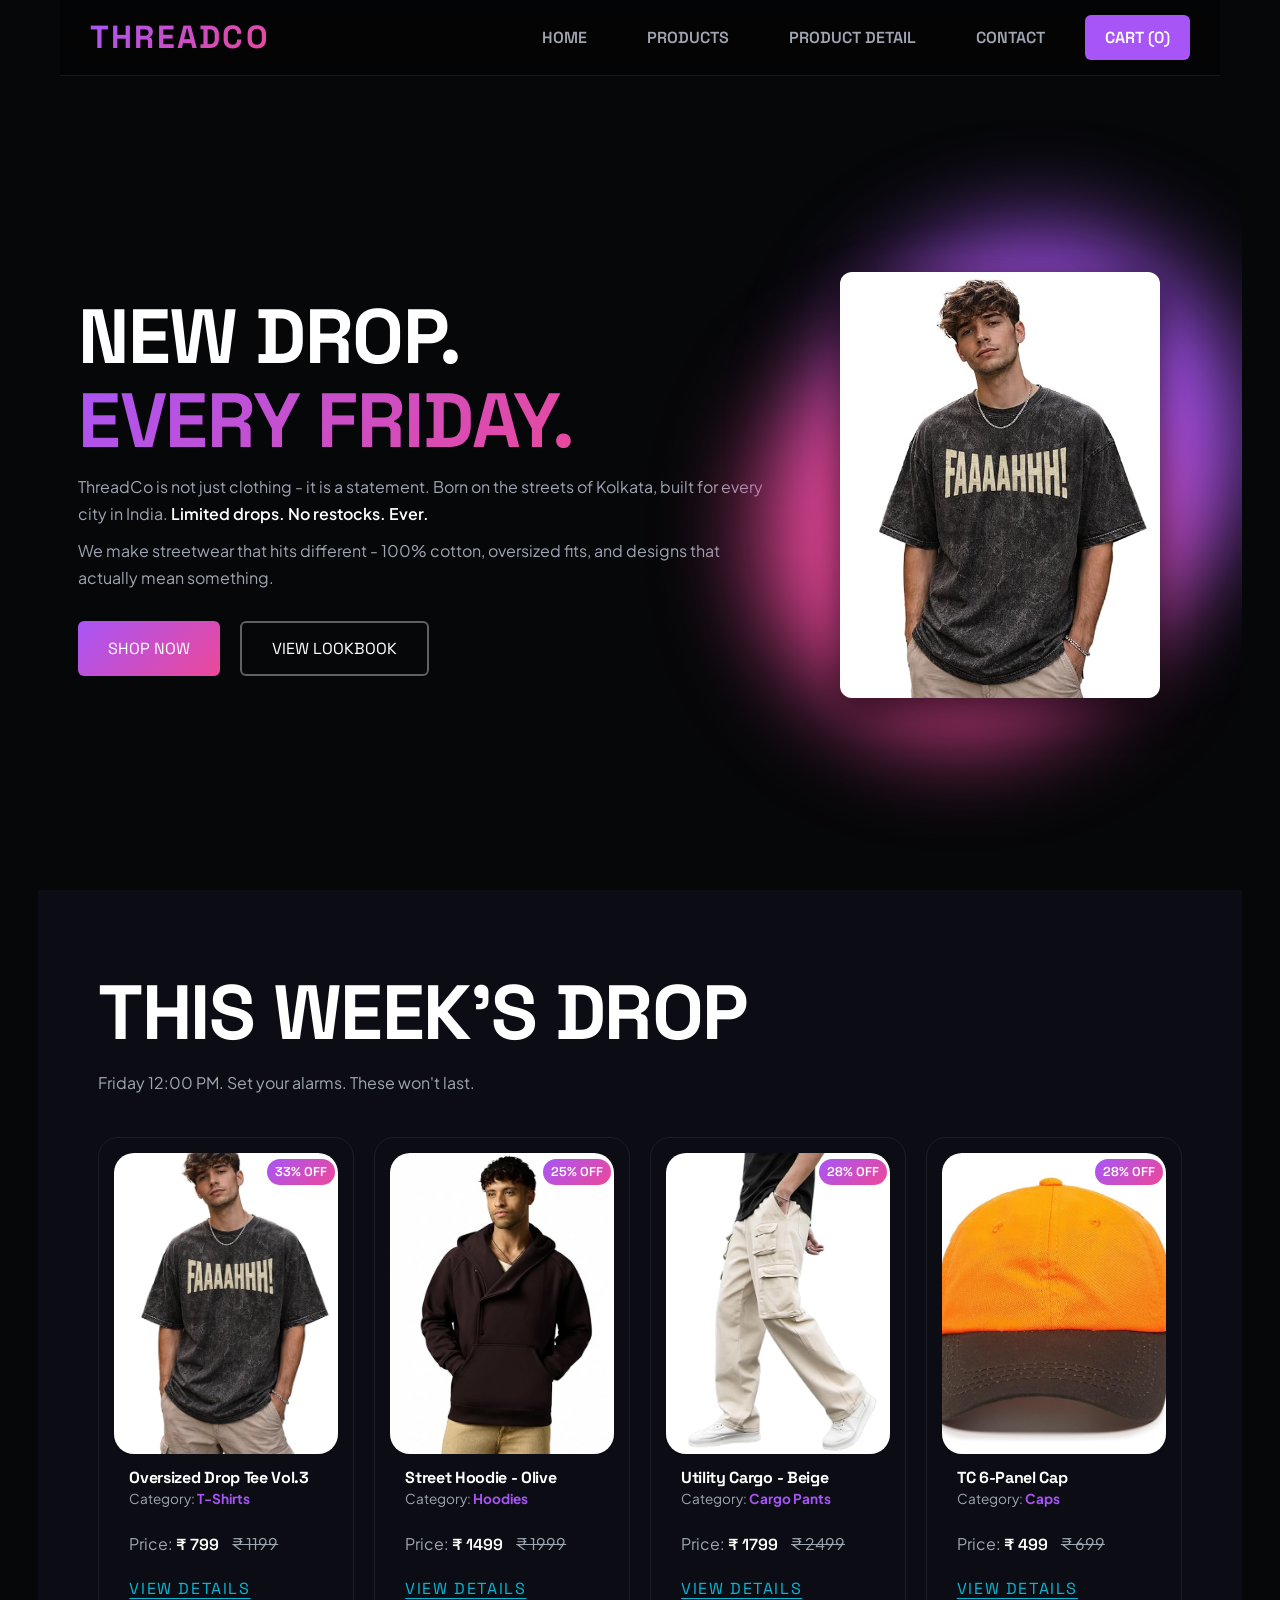
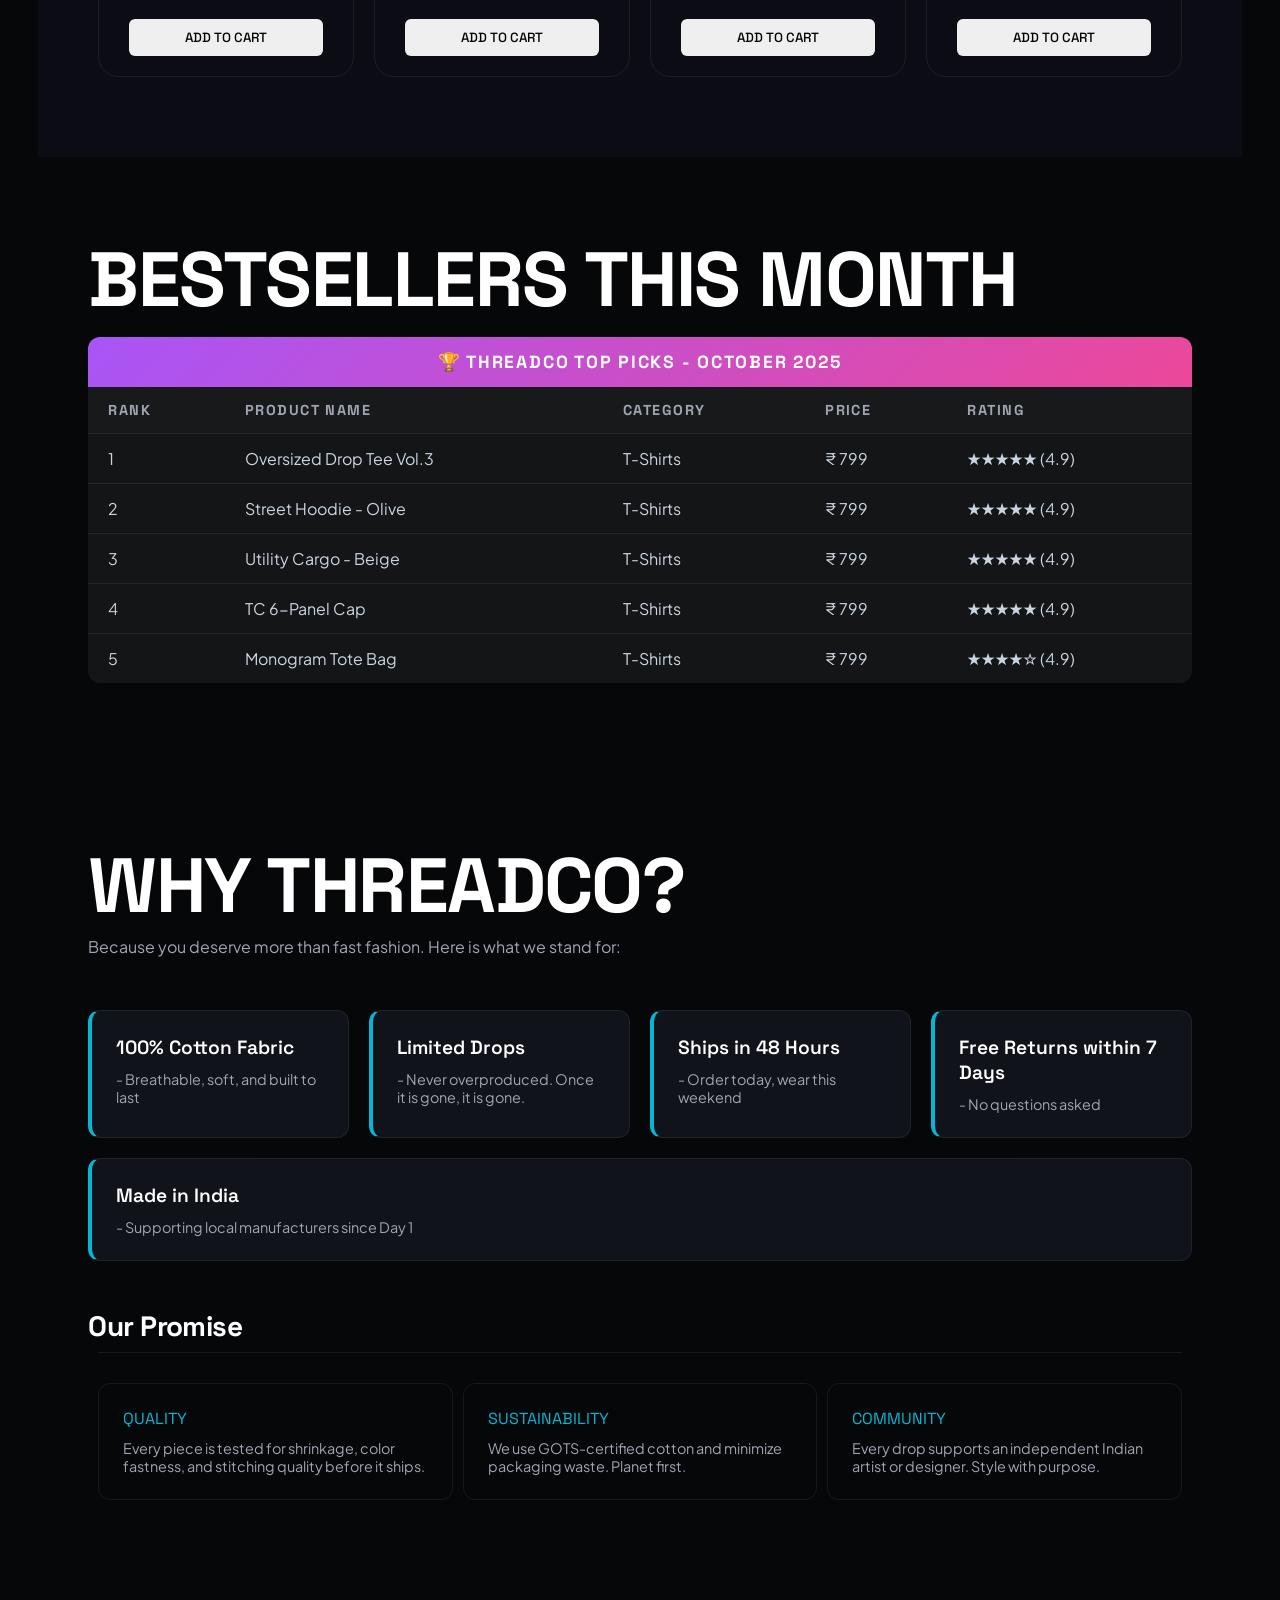
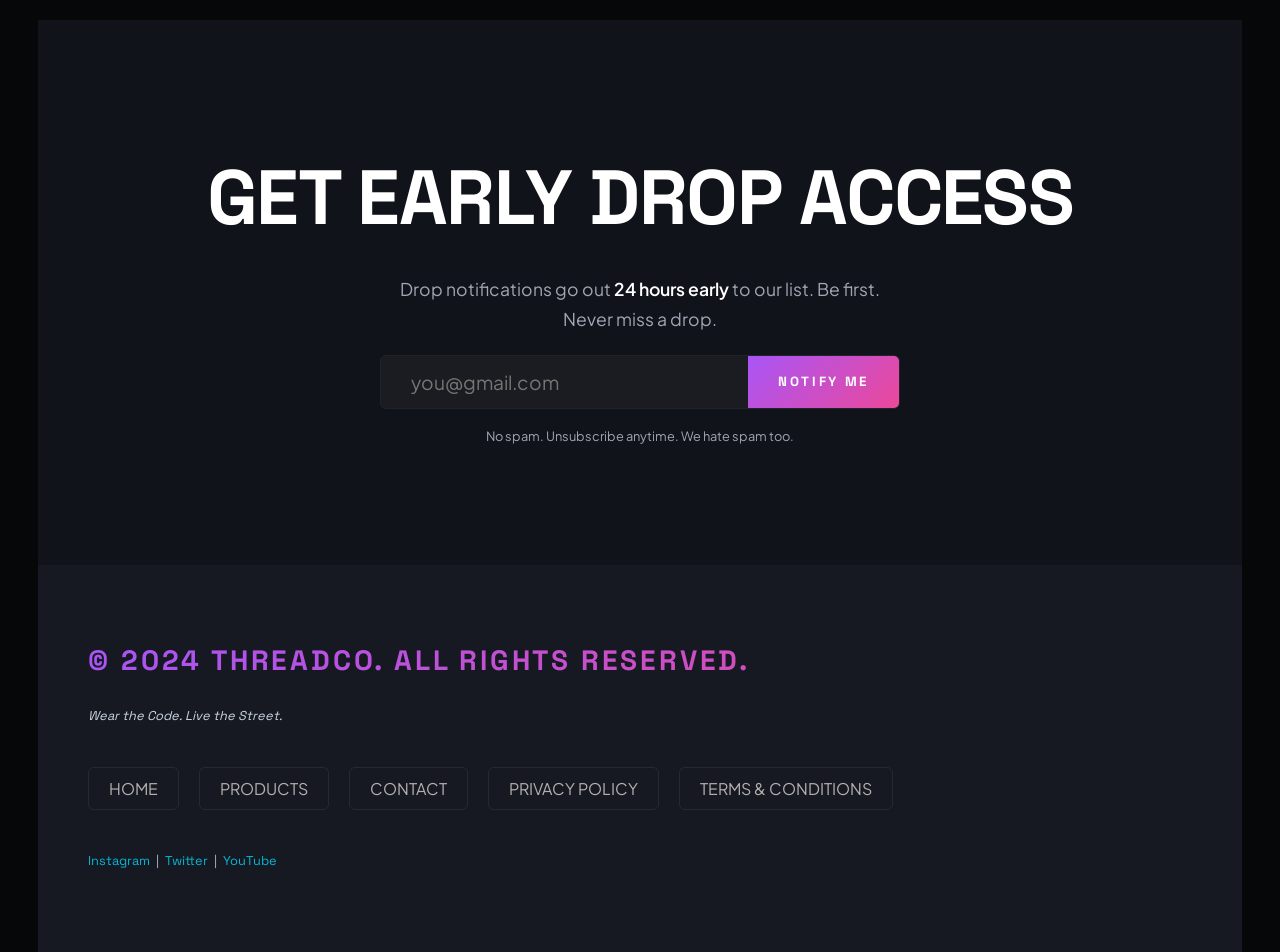
==== index.html @ 990c05d4 "Add files via upload" ====
<!DOCTYPE html>
<html lang="en">

<head>
    <meta charset="UTF-8">
    <meta name="viewport" content="width=device-width, initial-scale=1.0">
    <title>ThreadCo - Wear the Code. Live the Street.</title>
    <link rel="stylesheet" href="style.css">
</head>

<body>

    <header>
        <h1>ThreadCo</h1>
        <nav>
            <ul>
                <li><a href="index.html">Home</a></li>
                <li><a href="products.html">Products</a></li>
                <li><a href="product.html">Product Detail</a></li>
                <li><a href="contact.html">Contact</a></li>
                <li><a href="#">Cart (0)</a></li>
            </ul>
        </nav>
    </header>

    <main>
        <section id="hero">
            <div class="left-hero">
                <h2>New Drop. <br> <span id="gradient-text">Every Friday.</span></h2>
                <p>ThreadCo is not just clothing - it is a statement. Born on the streets of Kolkata, built for every city
                    in
                    India. <strong>Limited drops. No restocks. Ever.</strong></p>
                <p>We make streetwear that hits different - 100% cotton, oversized fits, and designs that actually mean
                    something.</p>
                <div id="cta">
                    <a href="products.html" class="btn1">Shop Now</a>
                    <a href="products.html" class="btn2">View Lookbook</a>
                </div>
            </div>
            <div class="right-hero">
                <div class="glow orb1"></div>
                <div class="glow orb2"></div>
                <div class="right-hero-image">
                    <img src="images/product 1.jpg" alt="">
                </div>

            </div>
        </section>


        <section id="week-drop">
            <h2>This Week's Drop</h2>
            <p>Friday 12:00 PM. Set your alarms. These won't last.</p>

            <div class="cards">
                <article>
                    <figure>
                        <img src="images/product 1.jpg" alt="ThreadCo Oversized Drop Tee Vol.3 in Black">
                        <figcaption>Oversized Drop Tee Vol.3</figcaption>
                    </figure>

                    <h3>Oversized Drop Tee Vol.3</h3>
                    <p>Category: <span>T-Shirts</span></p>
                    <p>Price: <strong>&#8377; 799</strong> <s>&#8377; 1199</s> </p>
                    <p><mark>33% OFF</mark></p>

                    <a href="product.html">View Details</a>
                    <button type="button">Add to Cart</button>

                </article>

                <article>
                    <figure>
                        <img src="images/product 2.jpg" alt="ThreadCo Street Hoodie in Olive Green">
                        <figcaption>Street Hoodie - Olive</figcaption>
                    </figure>

                    <h3>Street Hoodie - Olive</h3>
                    <p>Category: <span>Hoodies</span></p>
                    <p>Price: <strong>&#8377; 1499</strong> <s>&#8377; 1999</s></p>
                    <p><mark>25% OFF</mark></p>
                    <a href="product.html">View Details</a>
                    <button type="button">Add to Cart</button>
                </article>

                <article>
                    <figure>
                        <img src="images/product 3.jpg" alt="ThreadCo Cargo Pants in Beige">
                        <figcaption>Utility Cargo - Beige</figcaption>
                    </figure>
                    <h3>Utility Cargo - Beige</h3>
                    <p>Category: <span>Cargo Pants</span></p>
                    <p>Price: <strong>&#8377; 1799</strong> <s>&#8377; 2499</s></p>
                    <p><mark>28% OFF</mark></p>
                    <a href="product.html">View Details</a>
                    <button type="button">Add to Cart</button>

                </article>

                <article>
                    <figure>
                        <img src="images/product 4.jpg" alt="ThreadCo 6-Panel Cap in Black">
                        <figcaption>TC 6-Panel Cap</figcaption>
                    </figure>
                    <h3>TC 6-Panel Cap</h3>
                    <p>Category: <span>Caps</span></p>
                    <p>Price: <strong>&#8377; 499</strong> <s>&#8377; 699</s></p>
                    <p><mark>28% OFF</mark></p>
                    <a href="product.html">View Details</a>
                    <button type="button">Add to Cart</button>
                </article>
            </div>

        </section>

        <section class="best-sellers" id="best-sellers-month">
            <h2>Bestsellers This Month</h2>
            <div class="table-scroll">
                <table>
                    <tr>
                        <th colspan="5">&#127942; ThreadCo Top Picks - October 2025</th>
                    </tr>
                    <tr>
                        <th>Rank</th>
                        <th>Product Name</th>
                        <th>Category</th>
                        <th>Price</th>
                        <th>Rating</th>
                    </tr>
                    <tr>
                        <td>1</td>
                        <td>Oversized Drop Tee Vol.3</td>
                        <td>T-Shirts</td>
                        <td>&#8377; 799</td>
                        <td>&#9733;&#9733;&#9733;&#9733;&#9733; (4.9)</td>
                    </tr>
                    <tr>
                        <td>2</td>
                        <td>Street Hoodie - Olive</td>
                        <td>T-Shirts</td>
                        <td>&#8377; 799</td>
                        <td>&#9733;&#9733;&#9733;&#9733;&#9733; (4.9)</td>
                    </tr>
                    <tr>
                        <td>3</td>
                        <td>Utility Cargo - Beige</td>
                        <td>T-Shirts</td>
                        <td>&#8377; 799</td>
                        <td>&#9733;&#9733;&#9733;&#9733;&#9733; (4.9)</td>
                    </tr>
                    <tr nishant="hii">
                        <td>4</td>
                        <td>TC 6-Panel Cap</td>
                        <td>T-Shirts</td>
                        <td>&#8377; 799</td>
                        <td>&#9733;&#9733;&#9733;&#9733;&#9733; (4.9)</td>
                    </tr>
                    <tr>
                        <td>5</td>
                        <td>Monogram Tote Bag</td>
                        <td>T-Shirts</td>
                        <td>&#8377; 799</td>
                        <td>&#9733;&#9733;&#9733;&#9733;&#9734; (4.9)</td>
                    </tr>
                </table>
            </div>
        </section>


        <section id="why-threadco">

            <h2>Why ThreadCo?</h2>
            <p>Because you deserve more than fast fashion. Here is what we stand for:</p>
            <ul>
                <li><strong>100% Cotton Fabric </strong>- Breathable, soft, and built to last</li>
                <li><strong>Limited Drops </strong>- Never overproduced. Once it is gone, it is gone.</li>
                <li><strong>Ships in 48 Hours</strong> - Order today, wear this weekend</li>
                <li><strong>Free Returns within 7 Days </strong>- No questions asked</li>
                <li><strong>Made in India </strong>- Supporting local manufacturers since Day 1</li>
            </ul>

            <h3>Our Promise</h3>

            <dl>
                <section>
                    <dt>Quality</dt>
                    <dd>Every piece is tested for shrinkage, color fastness, and stitching quality before it ships.</dd>
                </section>
                <section>
                    <dt>Sustainability</dt>
                    <dd>We use GOTS-certified cotton and minimize packaging waste. Planet first.</dd>
                </section>
                <section>
                    <dt>Community</dt>
                    <dd>Every drop supports an independent Indian artist or designer. Style with purpose.</dd>
                </section>
            </dl>
        </section>


        <section id="get-early">
            <h2>Get Early Drop Access</h2>
            <p>Drop notifications go out <strong>24 hours early</strong> to our list. Be first. Never miss a drop.</p>
            <form action="">
                <!-- <label for="email">Your Email:</label> -->
                <input type="email" id="email" name="email" placeholder="you@gmail.com" required>
                <button type="submit">Notify Me</button>
            </form>
            <br>
            <small>No spam. Unsubscribe anytime. We hate spam too.</small>
        </section>
    </main>


    <footer id="footer">
        <h3>&copy; 2024 ThreadCo. All rights reserved.</h3>
        <p><em>Wear the Code. Live the Street.</em></p>
        <nav>
            <ul>
                <li><a href="index.html">Home</a></li>
                <li><a href="products.html">Products</a></li>
                <li><a href="contact.html">Contact</a></li>
                <li><a href="#">Privacy Policy</a></li>
                <li><a href="#">Terms &amp; Conditions</a></li>
            </ul>
        </nav>

        <p>
            <a href="https://instagram.com" target="_blank">Instagram</a>
            &nbsp;|&nbsp;
            <a href="https://twitter.com" target="_blank">Twitter</a>
            &nbsp;|&nbsp;
            <a href="https://youtube.com" target="_blank">YouTube</a>
        </p>
    </footer>

</body>

</html>
---- style.css ----
@import url('https://fonts.googleapis.com/css2?family=Plus+Jakarta+Sans:wght@300;400;500;600;700;800&family=Space+Grotesk:wght@400;500;600;700;800&display=swap');


* {
    padding: 0;
    margin: 0;
    box-sizing: border-box;
}

:root {
    /* Brand Theme Colors */
    --color-primary: #a855f7;
    --color-primary-glow: rgba(168, 85, 247, 0.25);
    --color-secondary: #ec4899;
    --color-secondary-glow: rgba(236, 72, 153, 0.25);
    --color-accent: #06b6d4;


    /* Base & Layout Backgrounds */
    --color-bg-base: #060709;
    --color-bg-section: #0c0d14;
    --color-bg-footer: #161922;
    --color-surface: #11131a;
    --color-surface-muted: #1e212f;


    /* Borders */
    --color-border: rgba(255, 255, 255, 0.07);


    /* Typography Text Colors */
    --white: #ffffff;
    --color-text-body: #cbd5e1;
    --color-text-muted: #9fa6b2;
    --font-display: 'Space Grotesk', sans-serif;
    --font-body: 'Plus Jakarta Sans', sans-serif;
    --radius-sm: 6px;
    --radius-md: 12px;
    --radius-lg: 20px;
    --shadow-sm: 0 4px 12px rgba(0, 0, 0, 0.5);
    --shadow-md: 0 12px 36px rgba(0, 0, 0, 0.7);
    --shadow-lg: 0 24px 64px rgba(0, 0, 0, 0.9);
    --gradient-accent: linear-gradient(135deg, var(--color-primary) 0%, var(--color-secondary) 100%);
    --gradient-secondary: linear-gradient(135deg, var(--color-accent) 0%, #3b82f6 100%);
}

html {
    font-size: 16px;
}

h1,
h2,
h3,
h4,
h5,
h6 {
    font-family: var(--font-display);
    font-weight: 700;
    line-height: 1.1;
    letter-spacing: -0.02em;
    color: var(--white);
}


h1 {
    font-size: clamp(2.4rem, 6vw, 5rem);
}

h2 {
    /* font-size: clamp(1.8rem, 4vw, 3rem); */
    font-size: clamp(2rem, 6vw, 5rem);
}

h3 {
    font-size: clamp(1.2rem, 2.5vw, 1.75rem);
}

h4 {
    font-size: 1.125rem;
    font-weight: 600;
}

p {
    font-size: 1rem;
    line-height: 1.7;
    color: var(--color-text-muted);
}


small {
    font-size: 0.8rem;
    color: var(--color-text-muted);
}

strong {
    color: var(--white);
    font-weight: 600;
}

em {
    color: var(--color-text-body);
}

ul {
    list-style: none;
}

a {
    /* color: inherit; */
    color: rgb(180, 175, 175);
    text-decoration: none;
}


body {
    background-color: var(--color-bg-base);
    /* padding: 0 50px; */
    padding-left: clamp(20px, 3vw, 40px);
    padding-right: clamp(20px, 3vw, 40px);
    /* padding: 0 clamp(20px, 3vw, 40px) 0 clamp(20px, 3vw, 40px); */
    opacity: 1;
    overflow-x: hidden;
}

header {
    position: fixed;
    background-color: rgba(4, 4, 4, 0.604);
    backdrop-filter: blur(10px);
    -webkit-backdrop-filter: blur(10px);
    display: flex;
    /* flex-direction: column; */
    left: 60px;
    right: 60px;
    border-bottom: 1px solid var(--color-border);
    justify-content: space-between;
    align-items: center;
    padding: 20px 30px;
    text-transform: uppercase;
    z-index: 10;
    /* flex-wrap: wrap; */

}

header nav ul {
    display: flex;
    gap: 20px;
    flex-wrap: wrap;
    justify-content: center;
}

header h1 {
    font-size: 2rem;
    letter-spacing: 0.07em;
    background: var(--gradient-accent);
    background-clip: text;
    -webkit-background-clip: text;
    color: transparent;
    -webkit-text-fill-color: transparent;
}


header nav a {
    /* display: inline-block; */
    font-family: var(--font-display);
    color: var(--color-text-muted);
    padding: 12px 20px;
    border-radius: var(--radius-sm);
    font-weight: 600;
    text-wrap: nowrap;
}

header nav a:hover {
    background-color: rgba(32, 31, 31, 0.605);
    color: var(--white);
}

header nav li:last-child a {
    background-color: var(--color-primary);
    color: var(--white);
}

header nav li:last-child a:hover {
    background-color: var(--color-secondary);
}

main {
    /* padding-top: 80px; */
    padding-top: 80px;
}

#hero {
    min-height: 90vh;
    display: flex;
    justify-content: space-between;
    align-items: center;
    padding: 50px 40px;
    gap: 30px;
    overflow: hidden;
}

.left-hero {
    display: flex;
    flex-direction: column;
    gap: 10px;
    max-width: 690px;
}

.left-hero h2 {
    /* font-size: 5rem; */
    /* font-size: clamp(2rem, 6vw, 5rem); */
    text-transform: uppercase;
}

#gradient-text {
    background: var(--gradient-accent);
    background-clip: text;
    -webkit-background-clip: text;
    color: transparent;
    -webkit-text-fill-color: transparent;
}

#hero p {
    /* font-size: 1.4rem; */
    font-size: clamp(1rem, 1vw, 1.8rem);
    font-family: var(--font-body);
}

#cta {
    display: flex;
    gap: 20px;
    margin-top: 20px;
}

#cta a {
    padding: 15px 30px;
    border-radius: var(--radius-sm);
    text-transform: uppercase;
    font-family: var(--font-display);
    font-weight: 700px;
    color: var(--white);
}

.btn1 {
    background: var(--gradient-accent);
    display: flex;
    justify-content: center;
    align-items: center;

}

.btn1:hover {
    /* background-color: var(--color-primary); */
    box-shadow: 0 8px 20px rgba(223, 71, 190, 0.506);
    background: linear-gradient(135deg, #a54ef7 0%, #f2459b 100%);
}

.btn2 {
    border: 2px solid rgba(104, 104, 104, 0.926);
}

.btn2:hover {
    background-color: rgba(255, 255, 255, 0.07);
    border-color: var(--white);
}

.right-hero {
    flex: 1;
    display: flex;
    justify-content: center;
    align-items: center;
    height: 500px;

    min-width: 220px;
    position: relative;
    object-fit: cover;
}

.right-hero-image {
    max-width: 320px;
    height: auto;
    border-radius: var(--radius-lg);
    aspect-ratio: 3/4;
    z-index: 1;
    box-shadow: var(--shadow-md);
    animation: figure-animate 3s infinite alternate;
    border-radius: var(--radius-md);
    overflow: hidden;
}

.right-hero-image img {
    max-width: 100%;
    height: auto;
    display: block;
}

@keyframes figure-animate {

    0% {
        transform: translateY(0);
    }

    100% {

        transform: translateY(-20px);
    }

}

.right-hero img:hover {
    border: 1px solid var(--color-primary);
    box-shadow: var(--shadow-lg);
}

.glow {
    width: 400px;
    height: 400px;
    border-radius: 50%;
    position: absolute;
    filter: blur(50px);
    /* opacity: .5; */

    animation: orb-animate 6s infinite 1s alternate;

}

@keyframes orb-animate {

    0% {
        opacity: 0.3;
    }

    100% {
        opacity: 0.9;
    }

}

.orb1 {
    top: 0%;
    left: 10%;
    background-color: var(--color-primary);
}

.orb2 {
    bottom: 0%;
    right: 10%;
    background-color: var(--color-secondary);
}

#week-drop {
    background-color: #0C0D14;
    padding: 80px 60px;
}

#week-drop h2 {
    text-transform: uppercase;
}

#week-drop>p {
    margin: 15px 0;
    font-family: var(--font-body);
}

.cards {
    display: flex;
    flex-wrap: wrap;
    gap: 20px;
    margin-top: 40px;
}

.cards article,
.grid article {
    flex: 1 1 26px;
    display: flex;
    flex-direction: column;
    padding: 10px;
    border-radius: var(--radius-lg);
    overflow: hidden;
    border: 1px solid var(--color-border);
    transition: all 0.5s linear 0s;
}

figure {
    /* position: relative; */
    overflow: hidden;
    aspect-ratio: 3/4;
    padding: 5px;
    border-radius: var(--radius-lg);
    overflow: hidden;
}

.grid article figure {
    aspect-ratio: 4/4;
}

figcaption {
    display: none;
}

figure img {
    width: 100%;
    height: 100%;
    object-fit: cover;
    border-radius: var(--radius-lg);
    transition: all 0.5s linear 0s;
}



article {
    position: relative;
    /* transition: all 0.5s linear 0s; */
}

article h3 {
    padding: 10px 20px 0;
    font-size: 1rem;
}

article p:first-of-type {
    padding: 0 20px;
    font-family: var(--font-body);
    font-size: 0.85rem;

}

article p span {
    color: var(--color-primary);
    font-weight: 700;
}

article p:nth-of-type(2) {
    padding: 20px 20px;
    font-family: var(--font-body);
}

article p:nth-of-type(2) strong {
    font-family: var(--font-display);
}

article p:nth-of-type(2) s {
    margin-left: 10px;
}


article p:nth-of-type(3) mark {
    background: var(--gradient-accent);
    padding: 2px 8px;
    border-radius: var(--radius-lg);
    color: var(--white);
    font-family: var(--font-display);
    font-weight: 600;
    position: absolute;
    top: 4%;
    right: 7%;
    font-size: 0.8rem;
}

article>a {
    color: var(--color-accent);
    text-decoration: underline;
    text-transform: uppercase;
    letter-spacing: 0.1em;
    font-family: var(--font-display);
    text-underline-offset: 4px;
    padding: 0px 20px 10px;
}

article>a:hover {

    color: var(--color-secondary)
}

article>button {
    margin: 10px 20px;
    padding: 10px 20px;
    border-radius: var(--radius-sm);
    border: none;
    text-transform: uppercase;
    font-family: var(--font-display);
    font-weight: 500;
}

article>button:hover {
    color: var(--white);
    background-color: var(--color-primary);
    cursor: pointer;
}

article:hover {
    border: 1px solid var(--color-primary);
    box-shadow: 0 10px 10px var(--color-primary-glow);
    transform: translateY(-10px);

}

article:hover>figure img {
    transform: scale(1.1);
}


.best-sellers {
    padding: 80px 50px;
}

.best-sellers h2 {
    text-transform: uppercase;
    margin-bottom: 15px;

}

.best-sellers table {

    width: 100%;
    /* border: 1px solid wheat; */
    border-radius: var(--radius-md);
    overflow: hidden;
    border-collapse: collapse;
}

th[colspan="5"] {
    background: var(--gradient-accent);
    padding: 14px 20px;
    font-family: var(--font-display);
    letter-spacing: 0.1em;
    text-transform: uppercase;
    font-size: 1.1rem;
    text-align: center;
    color: white;

}

th {
    padding: 14px 20px;
    text-align: left;
    background-color: rgba(255, 255, 255, 0.07);
    font-family: var(--font-display);
    text-transform: uppercase;
    color: var(--color-text-muted);
    letter-spacing: 0.1em;
    font-size: 0.9rem;
}

td {
    padding: 14px 20px;
    font-family: var(--font-body);
    color: var(--color-text-body);
    background-color: rgba(30, 30, 30, 0.605);
    border-top: 1px solid var(--color-border);
}

tr:hover>td {
    background-color: rgba(255, 255, 255, 0.07);
}

#best-sellers-month tr:hover td:first-child {
    color: var(--color-secondary);
}

#why-threadco {
    padding: 80px 50px;
    color: white;
}


#why-threadco h2 {
    text-transform: uppercase;
    margin-bottom: 6px;
}

#why-threadco p {
    font-family: var(--font-body);
    margin-bottom: 5px;
}

#why-threadco ul {
    display: flex;
    flex-wrap: wrap;
    gap: 20px;
    margin: 50px 0;
}

#why-threadco ul li {
    flex: 1 1 240px;
    background-color: var(--color-surface);
    padding: 24px;
    border-radius: var(--radius-md);
    border: 1px solid var(--color-border);
    border-left: 4px solid var(--color-accent);
    font-family: var(--font-body);
    color: var(--color-text-muted);
    font-size: 0.9rem;
}

#why-threadco ul li:hover {
    border-left: 4px solid var(--color-primary);
}

#why-threadco ul li strong {
    display: block;
    font-family: var(--font-display);
    margin-bottom: 10px;
    font-size: 1.2rem;
}


#why-threadco dl {
    margin: 10px;
    border-top: 1px solid var(--color-border);
    display: flex;
    flex-wrap: wrap;
    padding: 30px 0;
    gap: 10px;
}

#why-threadco dl section {
    flex: 1 1 270px;
    border: 1px solid var(--color-border);
    padding: 24px;
    border-radius: var(--radius-md);
}

#why-threadco dl section:hover {
    background-color: rgba(255, 255, 255, 0.07);
    border: 1px solid var(--color-primary);
}

#why-threadco dl dt {
    color: var(--color-accent);
    font-family: var(--font-display);
    margin-bottom: 10px;
    text-transform: uppercase;
}

#why-threadco dl dd {
    font-family: var(--font-body);
    color: var(--color-text-muted);
    font-size: 0.9rem;
}

#get-early {
    background-color: var(--color-surface);
    text-align: center;
    padding: 120px 30px;
}

#get-early h2 {
    text-transform: uppercase;
    padding: 15px 0;
}

#get-early p {
    font-family: var(--font-body);
    padding: 20px 0;
    font-size: 1.1rem;
    max-width: 520px;
    margin: auto;
}

/* #get-early  form label{
    display: none;
} */

#get-early form {
    display: flex;
    /* justify-content: center; */
    margin: auto;
    border: 1px solid var(--color-border);
    border-radius: var(--radius-sm);
    max-width: 520px;
    overflow: hidden;
}


#get-early input[type="email"] {
    flex: 1;
    padding: 14px 30px;
    background: transparent;
    border: none;
    outline: none;
    color: white;
    font-family: var(--font-body);
    font-size: 1.2rem;
    background-color: rgba(50, 50, 50, 0.305);
}

#get-early input[type="email"]::placeholder {
    font-size: 1.2rem;
}

#get-early form button {
    font-family: var(--font-display);
    letter-spacing: .2em;
    background: var(--gradient-accent);
    text-transform: uppercase;
    padding: 14px 30px;
    border: none;
    color: white;
    font-weight: 700;
}

#get-early small {
    font-family: var(--font-body);
}

#footer {
    background-color: var(--color-bg-footer);
    padding: 80px 50px;

}

#footer {
    background-color: var(--color-bg-footer);
    padding: 80px 50px;

}

#footer h3 {

    text-transform: uppercase;
    background: var(--gradient-accent);
    background-clip: text;
    -webkit-background-clip: text;
    color: transparent;
    -webkit-text-fill-color: transparent;

    letter-spacing: .1em;

    margin-bottom: 10px;

}

#footer p {
    font-size: 1.2rem;
    font-family: var(--font-display);
}

#footer nav ul {
    display: flex;
    gap: 20px;
    margin: 40px 0;
    flex-wrap: wrap;
}

#footer nav ul li {
    border: 1px solid var(--color-border);
    border-radius: var(--radius-sm);
    padding: 10px 20px;
    text-transform: uppercase;
    font-family: var(--font-body);
}

#footer nav ul li:hover {
    border: 1px solid var(--color-primary);
}

#footer p {
    margin-top: 30px;
    font-size: .8rem;
}

#footer p a {
    color: var(--color-accent);
}

#footer p a:hover {
    color: var(--color-secondary);
}


/* products.html */

#catalogue {
    padding: 120px 48px;
}

#catalogue h2 {
    text-transform: uppercase;
    /* font-size: 4rem; */
    padding-bottom: 20px;
}

#catalogue p {

    font-family: var(--font-body);
    font-size: 1.1rem;
}

#product-layout {
    /* sidebar + products (heading + grid) */
    display: grid;
    grid-template-columns: 280px 1fr;
    gap: 30px;
    background-color: var(--color-bg-section);
    padding: 60px;
    position: relative;
    align-items: start;
}

#sidebar {
    background-color: #171822;
    border-radius: var(--radius-md);
    padding: 20px;
    position: sticky;
    top: 100px;
    height: auto;
}

#sidebar h2 {
    text-transform: uppercase;
    color: var(--color-primary);
    font-size: 0.8rem;
    letter-spacing: .2em;
    /* text-decoration: underline;

    text-underline-offset: 5px; */
    padding-bottom: 10px;

}

#sidebar hr {
    opacity: 0.1;
    height: 0.5px;

}

#sidebar h3 {

    padding-top: 30px;
    padding-bottom: 20px;
    text-transform: uppercase;
    font-size: 0.8rem;
    letter-spacing: .1em;

}

#sidebar ul {
    display: flex;
    flex-direction: column;
    gap: 10px;
    color: var(--color-text-muted);
    font-family: var(--font-body);
}


#sidebar ul li {
    display: flex;
    gap: 10px;

}


#sidebar input[type="checkbox"] {
    /* background: transparent; */
    accent-color: var(--color-primary);
    width: 18px;
    height: 18px;
    cursor: pointer;
}

#sidebar label {
    cursor: pointer;
    color: var(--color-text-muted);
    font-family: var(--font-body);
}


#sidebar input[type="number"] {
    width: 100%;
    margin: 10px 0;
    padding: 8px 10px;
    background-color: rgba(0, 0, 0, 0.9);
    border: 1px solid var(--color-border);
    border-radius: var(--radius-sm);
    outline: none;
    color: white;
    font-size: 0.9rem;

}

#sidebar input[type="number"]:focus {
    border-color: var(--color-primary);
}

#sidebar select {
    width: 100%;
    margin: 10px 0;
    padding: 8px 10px;
    background-color: rgba(0, 0, 0, 0.9);
    border: 1px solid var(--color-border);
    border-radius: var(--radius-sm);
    outline: none;
    color: white;
    font-size: 0.9rem;
}


#sidebar button {
    width: 100%;
    margin: 10px 0;
    padding: 8px 10px;
    border: 1px solid var(--color-border);
    font-size: 1rem;
    font-family: var(--font-display);
    text-transform: uppercase;
    border-radius: var(--radius-sm);
    font-weight: 600;
    cursor: pointer;
}

#sidebar button:nth-of-type(2) {
    background-color: transparent;
    color: var(--color-text-muted);
}

#products h2 {
    text-transform: uppercase;
    color: var(--color-text-muted);
    /* font-size: 1.3rem; */
    padding-bottom: 20px;
}

.grid {
    display: grid;
    grid-template-columns: repeat(auto-fill, minmax(240px, 1fr));
    gap: 20px;
}

.compare-best-sellers p {
    font-size: 1rem;
    font-family: var(--font-body);
    margin-bottom: 10px;
}

.compare-best-sellers table tr:first-child th {
    background-color: black;
    text-align: center;
    color: var(--white);
}

.compare-best-sellers table tr th,
.compare-best-sellers table tr td {
    border: none;
    /* border-collapse: collapse; */
}

.compare-best-sellers table tr:nth-of-type(2) th {
    color: var(--white);
}

.compare-best-sellers table tr th {
    color: var(--color-accent);
}

.compare-best-sellers table tr {
    border: 1px solid var(--color-border);
}

/* product.html */

nav[aria-label="breadcrumb"] {
    display: inline-block;
    padding: 15px 30px;
    color: var(--color-text-muted);
    font-family: var(--font-body);
    font-size: .8rem;
}

nav[aria-label="breadcrumb"] a {
    display: inline-block;
    padding: 0 3px;
    color: var(--color-primary);
}

nav[aria-label="breadcrumb"] a:hover {
    color: var(--color-secondary);
}

#product-detail {
    display: flex;
    padding: 40px 30px;
    flex-wrap: wrap;
    justify-content: center;
    gap: 40px;

}

#product-detail figure {
    flex: 0 0 50%;
}

#product-detail div {
    flex: 1;
}

.product-detail-left h2 {
    text-transform: uppercase;
    margin-bottom: 20px;
}

.product-detail-left p {
    font-family: var(--font-body);
    font-size: 1.05rem;
    margin-bottom: 40px;
}

.product-detail-left mark {
    background: var(--gradient-accent);
    padding: 8px 16px;
    border-radius: var(--radius-lg);
    color: var(--white);
    font-family: var(--font-display);
    font-weight: 600;
    top: 4%;
    right: 7%;
    font-size: 0.8rem;
}

.product-detail-left p:nth-of-type(2) {
    display: flex;
    align-items: center;
    gap: 15px;
    margin-bottom: 10px;

}

.product-detail-left p:nth-of-type(2) strong {
    font-size: 2.5rem;
    font-family: var(--font-display);

}

.product-detail-left label {
    display: block;
    color: white;
    text-transform: uppercase;
    font-family: var(--font-display);
    letter-spacing: 0.1em;
    font-size: 0.9rem;
}

.product-detail-left input[type="number"],
.product-detail-left select {

    background-color: rgba(255, 255, 255, 0.07);
    border: 1px solid var(--color-border);
    outline: none;
    padding: 10px 20px;
    margin: 10px 0;
    width: 100%;
    max-width: 300px;
    color: white;
    border-radius: var(--radius-sm);

}

.product-detail-left input[type="number"]:focus,
.product-detail-left select:focus {

    border-color: var(--color-primary);

}


.product-detail-left a {
    margin-left: 10px;
    font-family: var(--font-body);
    text-decoration: underline;
    color: var(--color-accent);
    font-size: 0.9rem;
    text-underline-offset: 4px;
}

.product-detail-btns {
    display: flex;
    gap: 10px;

}

.product-detail-btns button {
    flex: 1;
    padding: 10px;
    font-size: 1.1rem;
    text-transform: uppercase;
    font-family: var(--font-display);
    border: none;
    border-radius: var(--radius-sm);
    color: white;
    font-weight: 500;
}

.product-detail-btns button:first-child {
    flex: 1.5;
    background: var(--gradient-accent);
}

.product-detail-btns button:nth-of-type(2) {
    background-color: transparent;
    border: 1px solid white;
}

.product-detail-btns button:nth-of-type(2):hover {
    background-color: white;
    color: black;
}

.product-detail-left ul {
    color: white;
    display: flex;
    flex-direction: column;
    gap: 10px;
    padding: 30px;
    border: 1px solid var(--color-border);
    border-left: 3px solid var(--color-accent);
    background-color: var(--color-surface);
    border-radius: var(--radius-md);
}

.product-detail-left ul li {
    color: var(--color-text-muted);
    font-family: var(--font-body);
}


#size-chart {
    padding: 70px;
    background-color: var(--color-bg-section);
}

#size-chart h2 {
    text-transform: uppercase;
    margin: 10px 0;
}

#size-chart p {
    font-family: var(--font-body);
}

#size-chart caption {
    color: var(--color-text-muted);
    margin-top: 30px;
    margin-bottom: 10px;
    font-family: var(--font-body);
    font-size: 0.9rem;
}

#size-chart table tr:first-child th {
    background-color: black;
    color: white;
    text-align: center;
}

#size-chart table tr:nth-of-type(2) th {
    color: white;
}


#size-chart table tr th,
#size-chart table tr td {
    background-color: #11141B;
}

#size-chart table tr:hover th,
#size-chart table tr:hover td {
    background-color: #11141b81;
}

#product-details {
    color: white;
    padding: 80px 40px;

}

#product-details dl {
    display: flex;
    flex-direction: column;
    gap: 10px;
    flex-wrap: wrap;
}

#product-details dl div {
    display: flex;
    border-top: 1px solid var(--color-border);
    width: 100%;
    max-width: 800px;
    gap: 10px;
    padding: 8px 0;
    margin-top: 10px;
    align-items: center;
    flex-wrap: wrap;
}

#product-details dl div dt {
    flex: 1 1 100px;
    color: var(--color-text-muted);
    font-family: var(--font-display);
}

#product-details dl div dd {
    flex: 2;
    font-family: var(--font-body);
}

.customer-reviews {
    background-color: var(--color-bg-section);
    padding: 80px 40px;
}

.customer-reviews h2 {
    text-transform: uppercase;
    padding: 10px 0;
}

.customer-reviews p {
    font-family: var(--font-body);
    color: white;
    font-size: 1.1rem;
}

.customer-reviews-details {
    display: flex;
    gap: 20px;
    margin: 20px 0;
    flex-wrap: wrap;
}

.customer-reviews-details article {
    flex: 1;
    border-radius: var(--radius-sm);
    border: 1px solid var(--color-border);
    background-color: var(--color-surface);
    padding: 30px;
}


.customer-reviews-details article p:first-of-type {
    color: #F59E0D;
}

.might-also-like {
    padding: 40px 30px;
}

.might-also-like h3 {
    padding: 30px 0;
}


.also-like-items {
    display: flex;
    gap: 20px;
    flex-wrap: wrap;
}

.also-like-items article {
    flex: 1;
    border: 1px solid var(--color-border);
    padding: 10px;
    border-radius: var(--radius-lg);
    background-color: var(--color-surface);
}

.also-like-items article figure {
    aspect-ratio: 1;
}



/* contact.html page */

.get-in-touch {
    padding: 140px 70px;
}

.get-in-touch h2 {
    /* font-size: 4.5rem; */
    text-transform: uppercase;
}

.get-in-touch p {
    padding-top: 10px;
    font-family: var(--font-body);
}

.details {
    background-color: var(--color-bg-section);
    display: flex;
    padding: 100px 70px;
    gap: 70px;
    align-items: flex-start;
}

.send-us-message {
    flex: 1;
    padding-top: 80px;
}

.our-details {
    flex: 0 0 360px;
}

.send-us-message h2,
.our-details h2 {
    /* font-size: 1.5rem; */
    text-transform: uppercase;
}

.send-us-message fieldset {
    background-color: var(--color-surface);
    border-radius: var(--radius-md);
    border: 1px solid var(--color-border);
    margin-top: 20px;
    padding: 30px;
}

.send-us-message legend {
    color: var(--color-primary);
    text-transform: uppercase;
    font-family: var(--font-display);
    font-weight: 500;
    font-size: 0.8rem;
}

.send-us-message label {
    display: block;
    color: var(--white);
    text-transform: uppercase;
    font-family: var(--font-display);
    font-size: 0.8rem;
    padding: 20px 0 10px;
}

.send-us-message input[type="email"],
.send-us-message input[type="text"],
.send-us-message input[type="tel"],
.send-us-message select,
.send-us-message textarea {
    width: 100%;
    border-radius: var(--radius-sm);
    border: 1px solid var(--color-border);
    background-color: rgba(0, 0, 0, 0.5);
    padding: 20px 10px;
    font-size: 0.9rem;
    color: white;
    outline: none;
}

.send-us-message input:focus,
.send-us-message select:focus,
.send-us-message textarea:focus {
    border-color: var(--color-primary);
}

.send-us-message small {
    display: block;
    font-family: var(--font-body);
    padding-top: 5px;
}

.consent {
    display: flex;
    align-items: center;
    gap: 10px;
    margin: 20px 0;
}

.consent input {
    width: 20px;
    height: 20px;
    accent-color: var(--color-primary);
}

.consent label {
    padding: 0;
}

.send-us-message input::placeholder,
.send-us-message select::placeholder,
.send-us-message textarea::placeholder {
    font-family: var(--font-body);
}

.contact-btns {
    display: flex;
    margin: 40px 0;
    gap: 10px;
}

.contact-btns button {
    padding: 10px 20px;
    border-radius: var(--radius-sm);
    outline: none;
    border: 1px solid var(--color-border);
    font-family: var(--font-display);
    text-transform: uppercase;
    font-weight: 500;

}

.contact-btns button:first-child {

    background: var(--gradient-accent);
    color: white;
    border: none;
}

.contact-btns button:last-child {

    color: var(--color-text-muted);
    background: none;
}

.send-us-message input[type="file"] {
    color: var(--color-text-muted);
}

.our-details {
    position: sticky;
    top: 100px;
}

.our-details address {
    background-color: var(--color-surface);
    padding: 40px;
    border: 1px solid var(--color-border);
    border-left: 3px solid var(--color-primary);
    color: white;
    margin: 30px 0;
    border-radius: var(--radius-md);
    font-style: normal;
    font-family: var(--font-body);
    color: var(--color-text-muted);

}

.our-details address strong {
    font-size: 1.3rem;
    font-family: var(--font-display);
    margin-bottom: 20px;
    display: inline-block;
}

.our-details address a {
    color: var(--color-accent);
    text-decoration: underline;
    text-underline-offset: 5px;
    margin-bottom: 10px;
    display: inline-block;
}

.our-details address a:hover {
    color: var(--color-secondary);
}

.our-details div:first-of-type {
    margin-top: 50px;
    margin-bottom: 30px;
}

.our-details div:first-of-type h3,
.our-details div:last-of-type h3 {
    font-size: 0.8rem;
    padding-bottom: 7px;
    color: var(--color-text-muted);
    letter-spacing: .1em;
    text-transform: uppercase;
}

.our-details div:first-of-type table {
    border-collapse: collapse;
    border-radius: var(--radius-md);
    overflow: hidden;
}

.our-details div:last-of-type ul {
    display: flex;
    flex-direction: column;
    gap: 10px;
}


.our-details div:last-of-type ul li {
    border: 1px solid var(--color-border);
    border-radius: var(--radius-sm);
    padding: 15px 25px;
    font-family: var(--font-body);
    background-color: var(--color-surface);
}

.our-details div:last-of-type ul li:hover {
    color: var(--white);
    border-color: var(--color-primary);
}

.common-questions {
    padding: 80px 40px;
    color: white;

}

.common-questions h2 {
    text-transform: uppercase;

}

.common-questions p {
    font-family: var(--font-body);

}

.common-questions details {
    font-family: var(--font-body);
    border-top: 1px solid var(--color-border);
    padding: 30px 0;
    list-style: none;
}

.common-questions details:last-of-type {
    border-bottom: 1px solid var(--color-border);
}

.common-questions summary {
    list-style: none;
    display: flex;
    justify-content: space-between;
    align-items: center;
    font-family: var(--font-display);
    font-weight: 500;
}

.common-questions summary::after {
    content: "+";
    font-size: 2rem;
    font-weight: 500;
    transition: all 0.1s linear;
}

.common-questions details[open] {
    color: var(--color-primary);
}

.common-questions details[open] summary::after {
    color: var(--color-secondary);
    transform: rotate(45deg);
}

.common-questions p {
    padding-top: 30px;
    width: 100%;
    max-width: 900px;
}



@media (max-width: 1200px) {

    header {

        left: 0px;
        right: 0px;

    }

    #hero {
        flex-direction: column;
        text-align: center;
    }

    .left-hero {
        justify-content: center;
        align-items: center;
    }
}

@media (max-width: 992px) {
    header {
        flex-direction: column;
        gap: 10px;
    }

    header nav a {
        padding: 6px 10px;
        font-size: 0.9rem;
    }

    nav[aria-label="breadcrumb"] {
        margin-top: 20px;
    }
}


@media (max-width: 768px) {

    header {
        position: static;

    }

    main {
        padding-top: 0;
    }


    .best-sellers,
    #size-chart {
        padding: 60px 10px;

    }


    .table-scroll {
        overflow-x: auto;

        /* scrollbar-width: none; */

    }


    #product-layout {
        display: flex;
        flex-direction: column;
        padding: 20px 10px;
    }

    #sidebar {
        position: static;
        width: 100%;
    }


    .customer-reviews {
        padding: 60px 10px;
    }

    .customer-reviews p {
        font-size: 0.9rem;
    }

    .get-in-touch {
        padding: 70px 30px;
    }


    .details {
        flex-direction: column;
        padding: 20px;
        gap: 70px;
    }


    .details section {
        flex: 1;
    }

    .our-details {
        position: static;
        width: 100%;
    }

    table {
        min-width: 400px;
        width: 100%;
    }

    .send-us-message fieldset {
        margin-top: 10px;
        padding: 15px;
    }

    .send-us-message {
        flex: 1;
        padding-top: 40px;
    }


    .contact-btns {
        flex-direction: column;
    }

    .contact-btns button {
        flex: 1;
    }

    nav[aria-label="breadcrumb"] {
        margin-top: 5px;
    }

    .customer-reviews-details {
        flex-direction: column;
    }

    .also-like-items {
        flex-direction: column;
    }


}

@media (max-width : 480px) {

    header {
        padding: 20px 15px;
    }

    #cta {
        flex-direction: column;
    }

    #get-early form {
        flex-direction: column;

    }

    #week-drop {
        padding: 40px 10px;
    }

    body {
        padding: 0;
    }

}
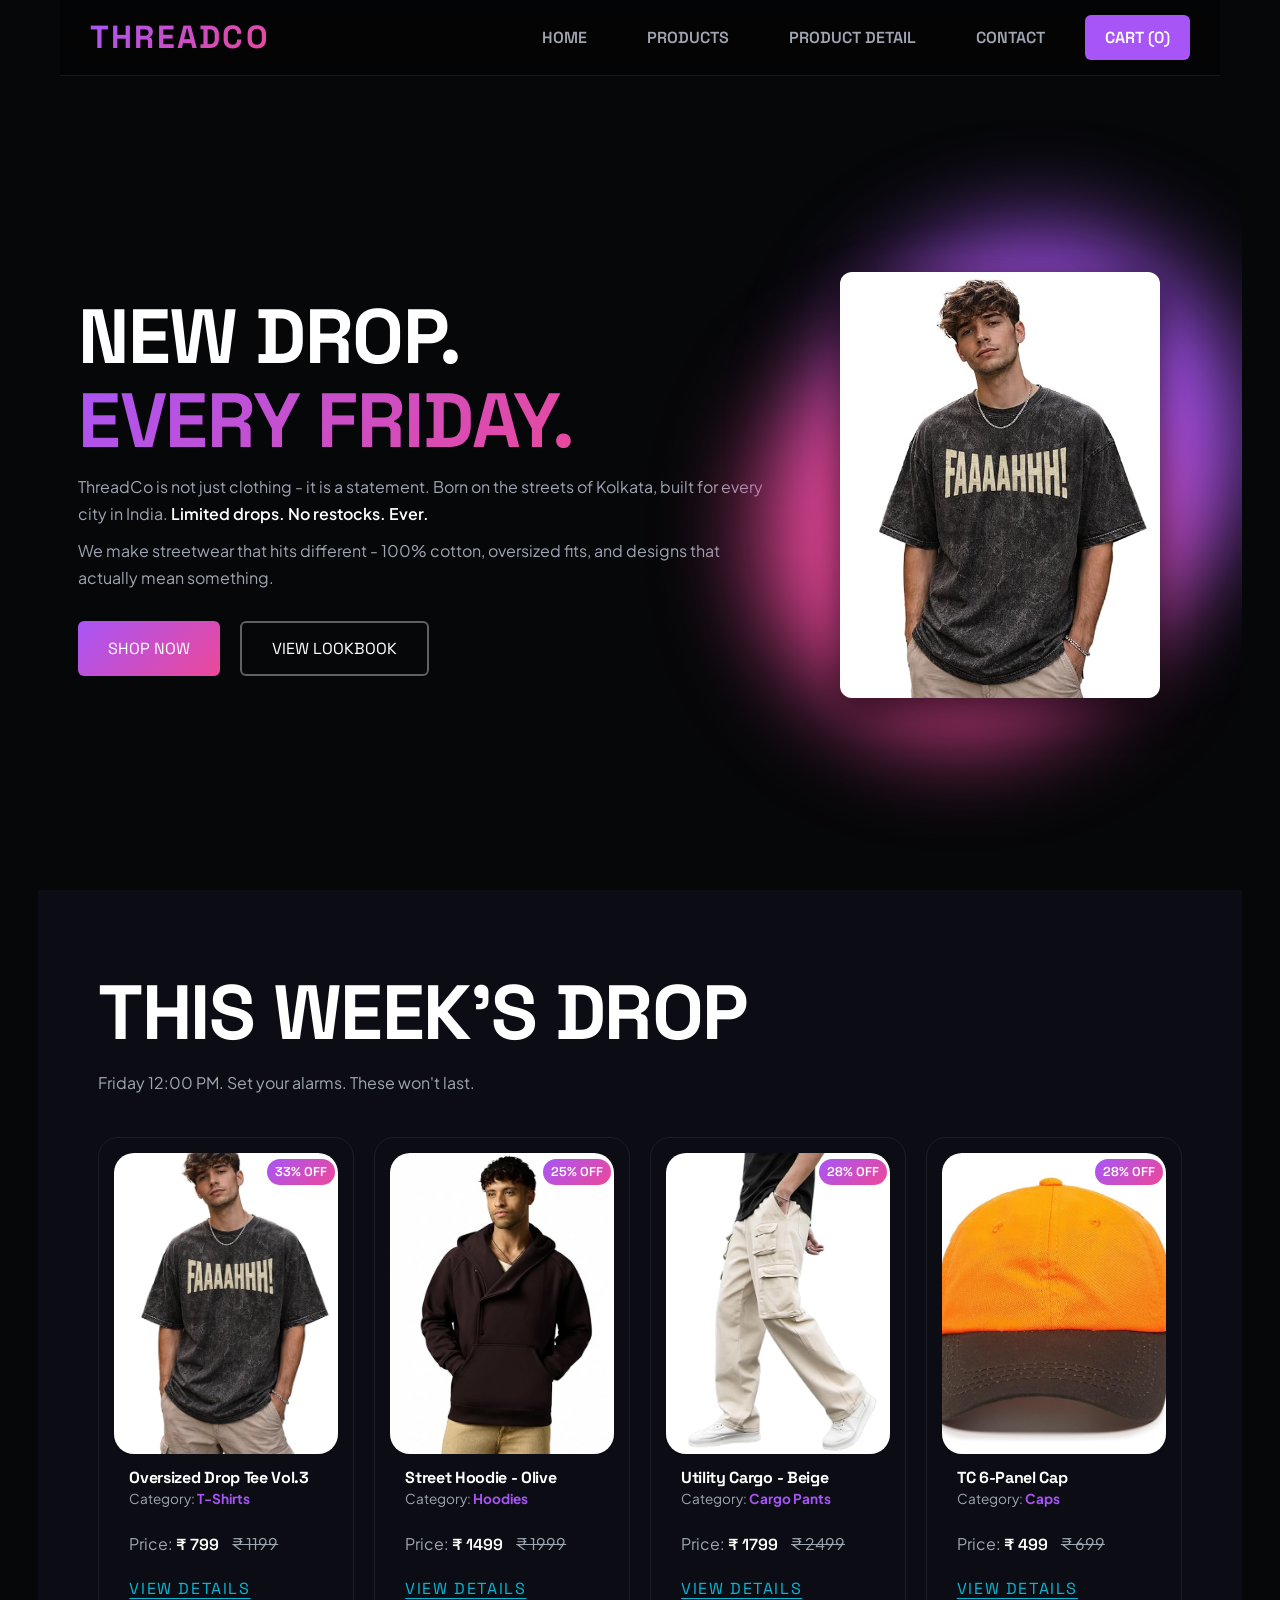
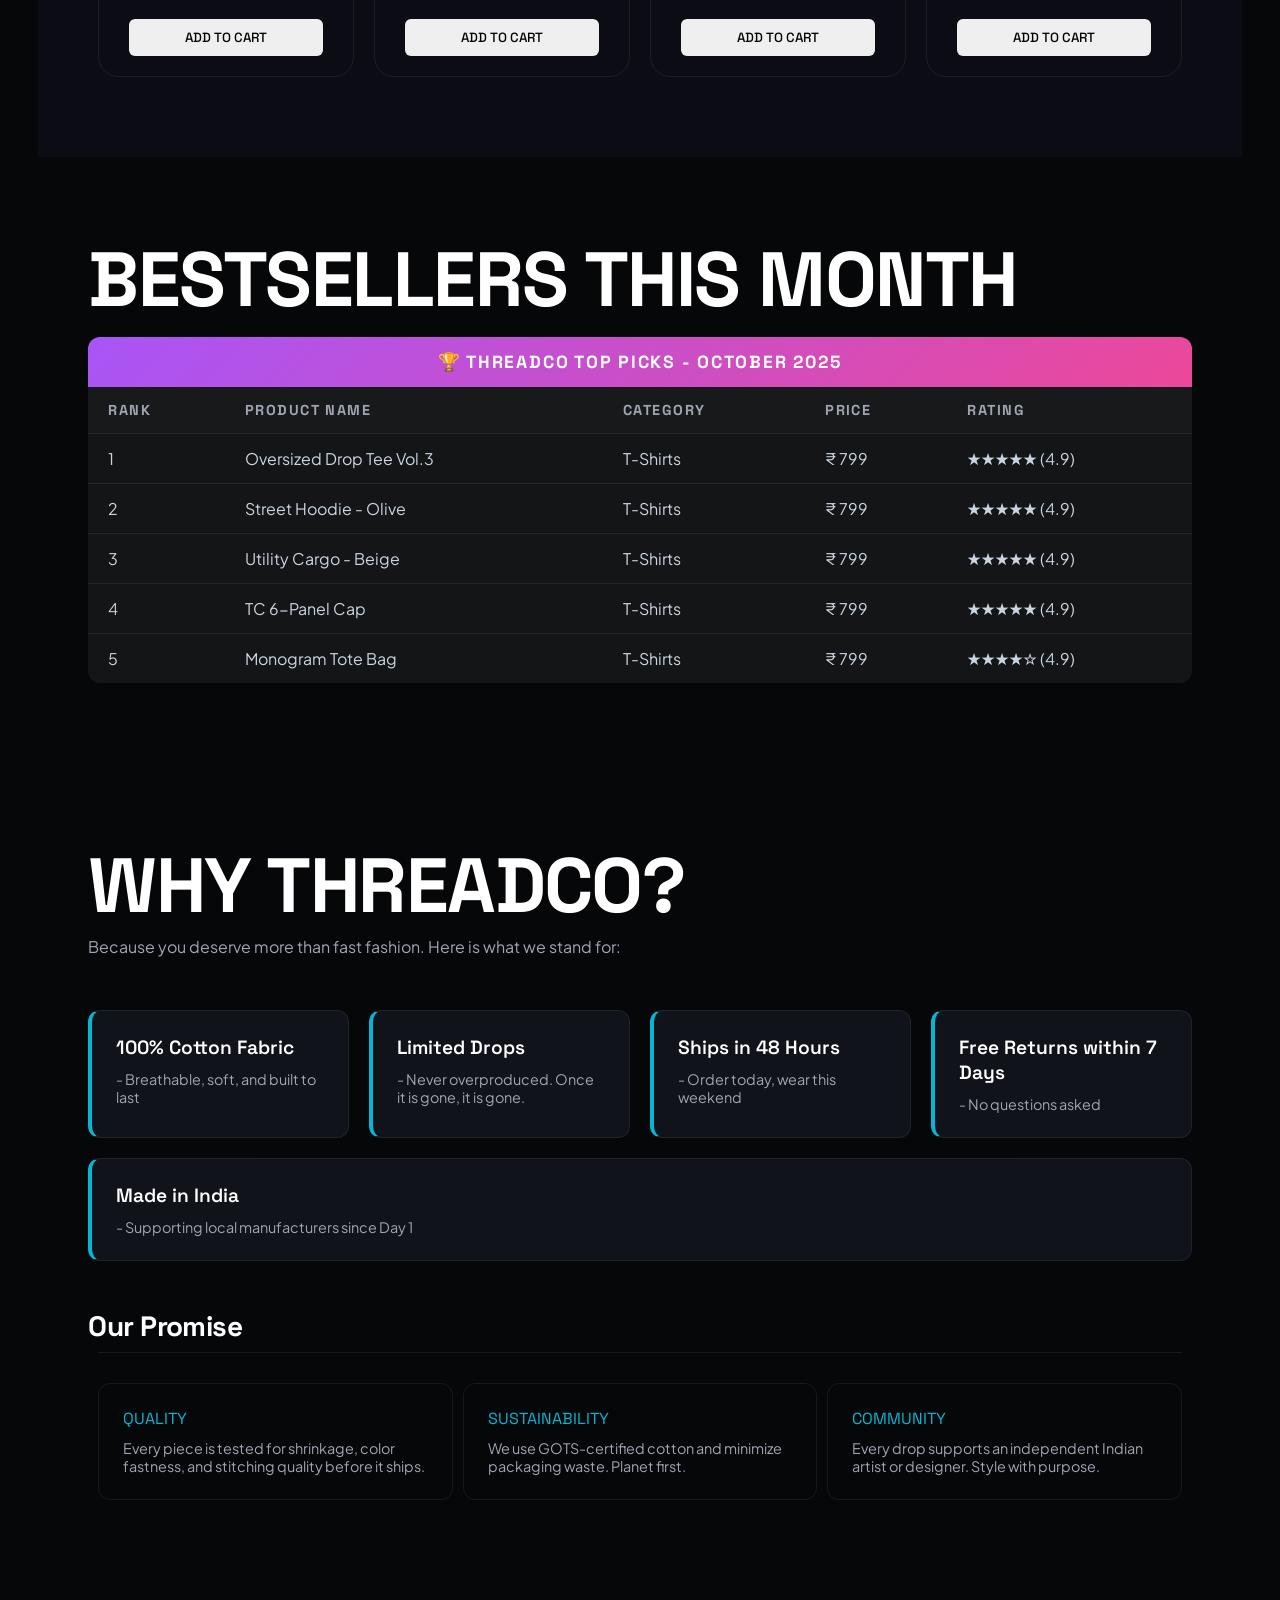
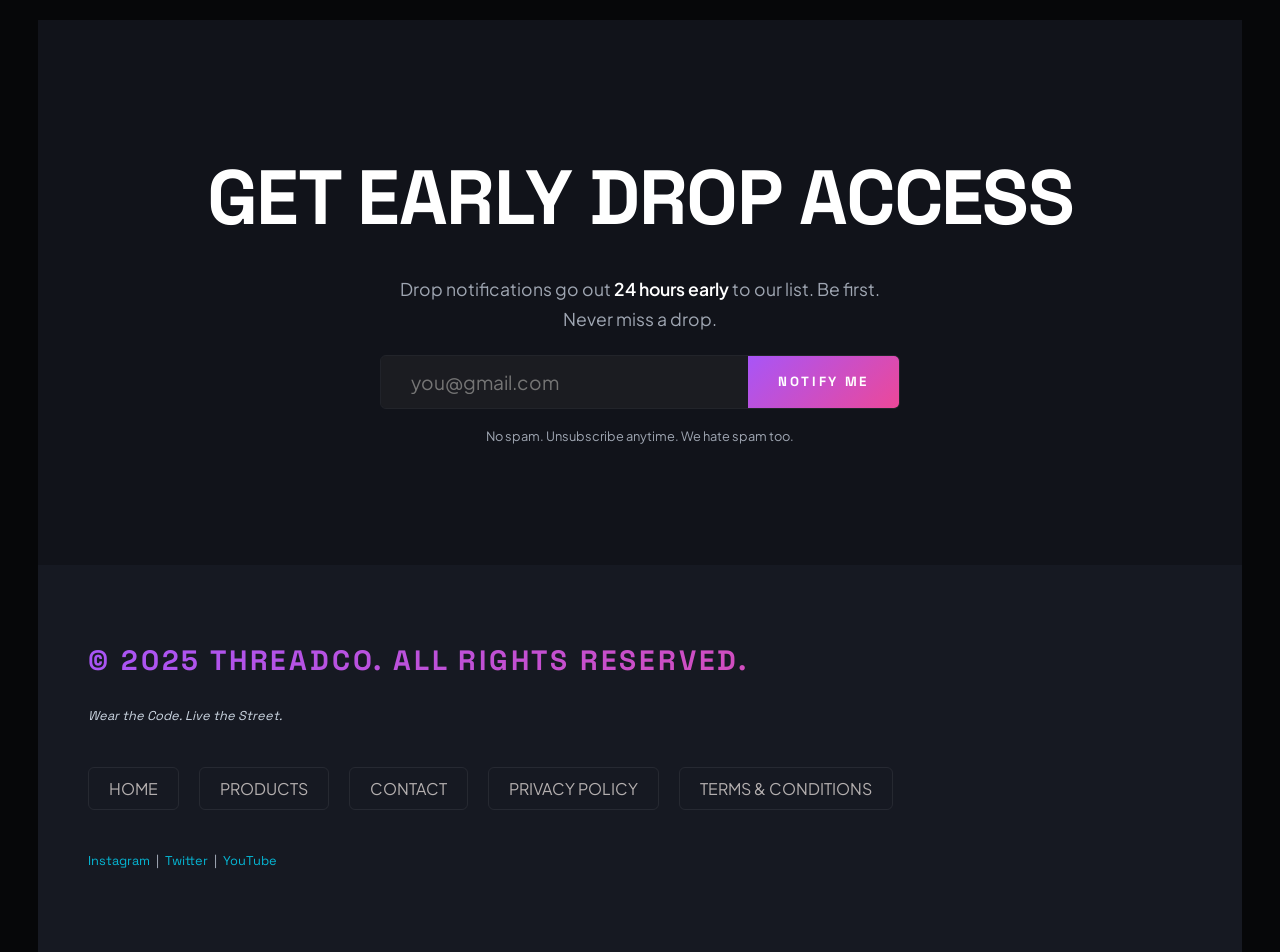
==== commit de3ffd93: "Update copyright year to 2025" ====
--- a/index.html
+++ b/index.html
@@ -213,7 +213,7 @@
 
 
     <footer id="footer">
-        <h3>&copy; 2024 ThreadCo. All rights reserved.</h3>
+        <h3>&copy; 2025 ThreadCo. All rights reserved.</h3>
         <p><em>Wear the Code. Live the Street.</em></p>
         <nav>
             <ul>
@@ -236,4 +236,4 @@
 
 </body>
 
-</html>+</html>
